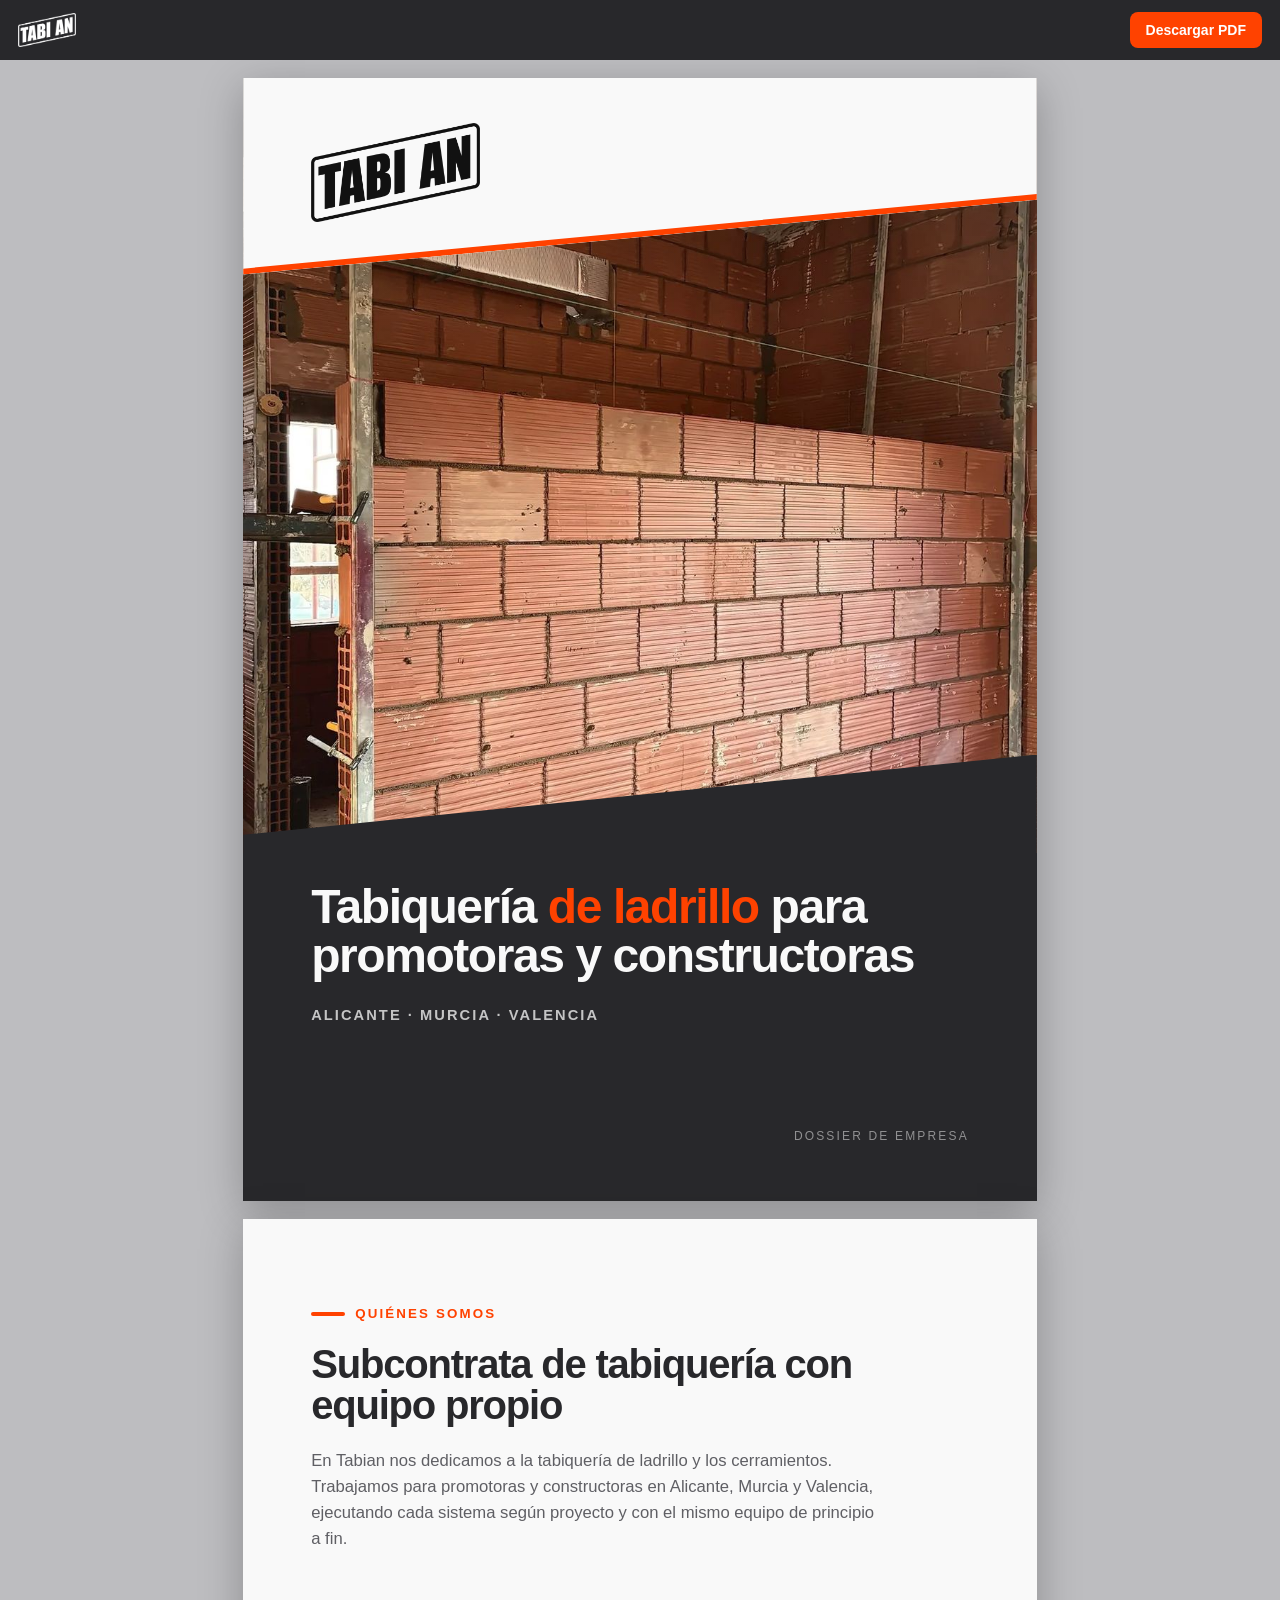
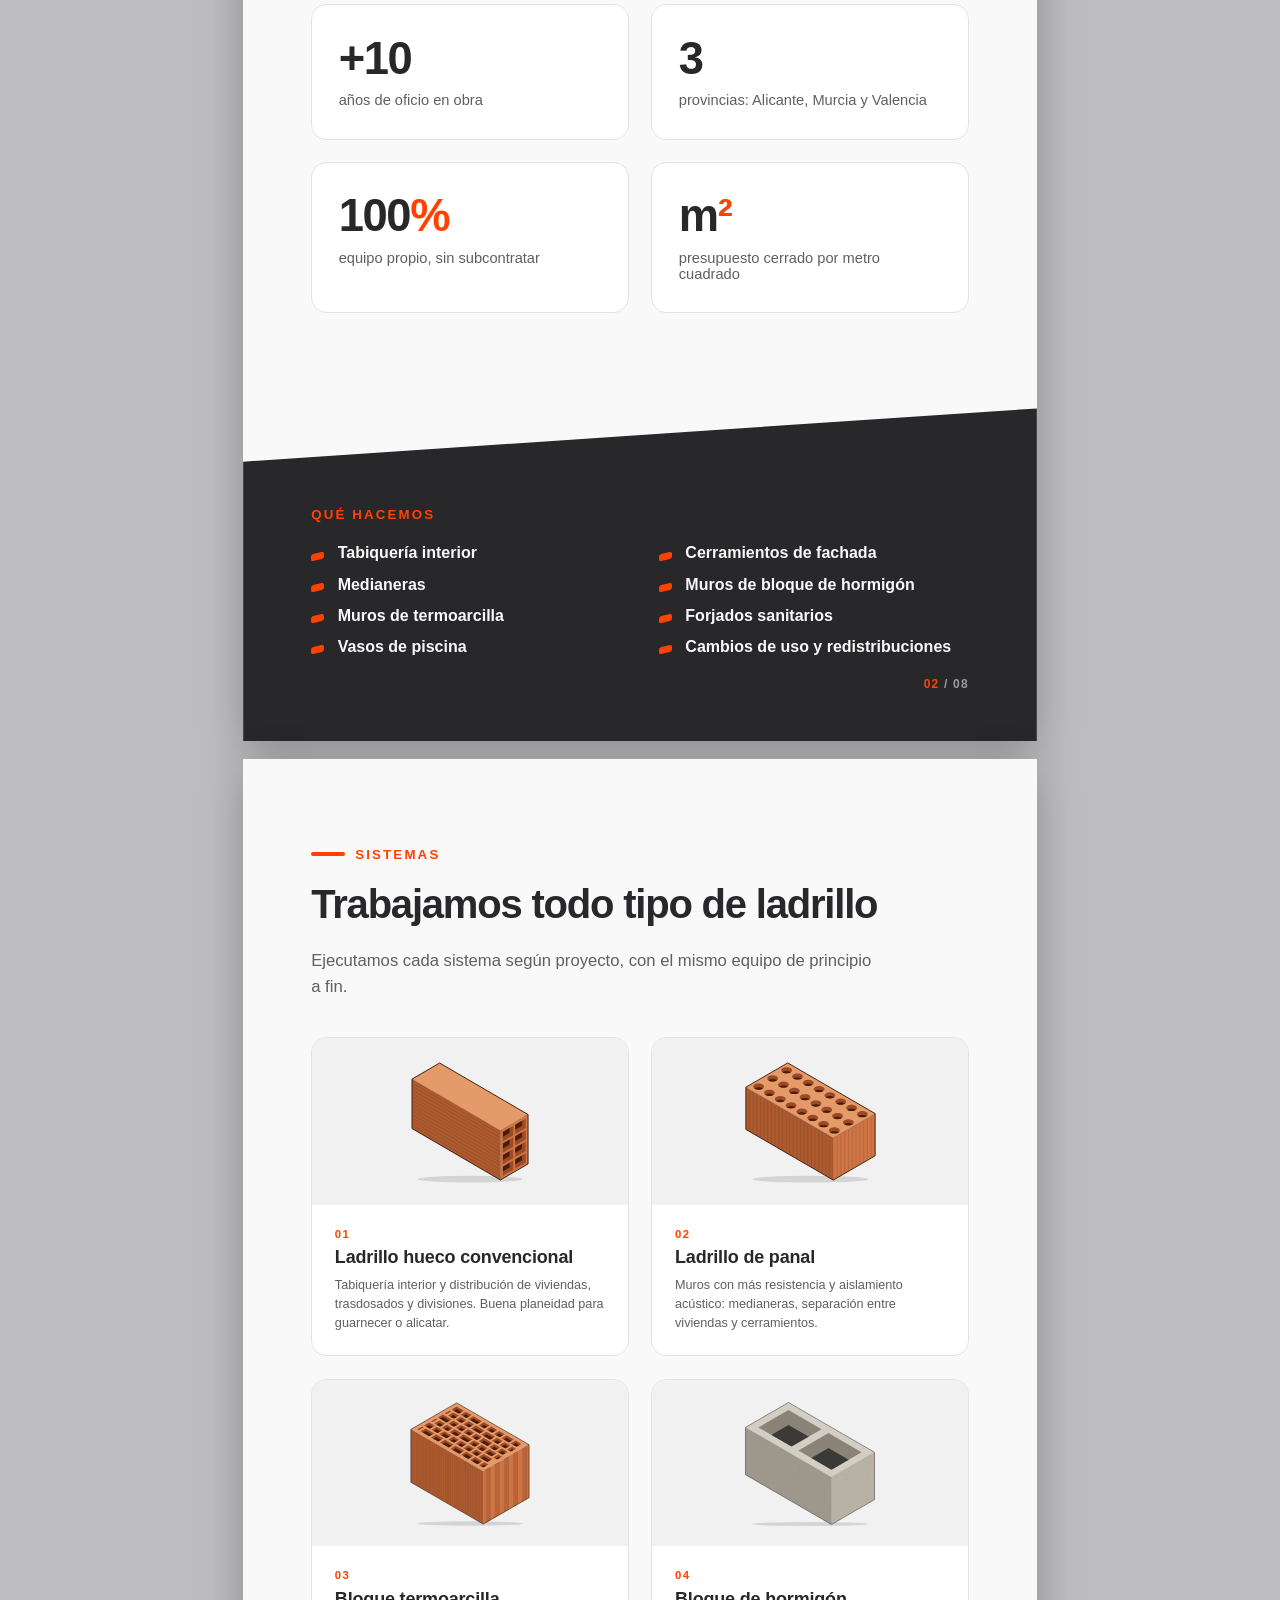
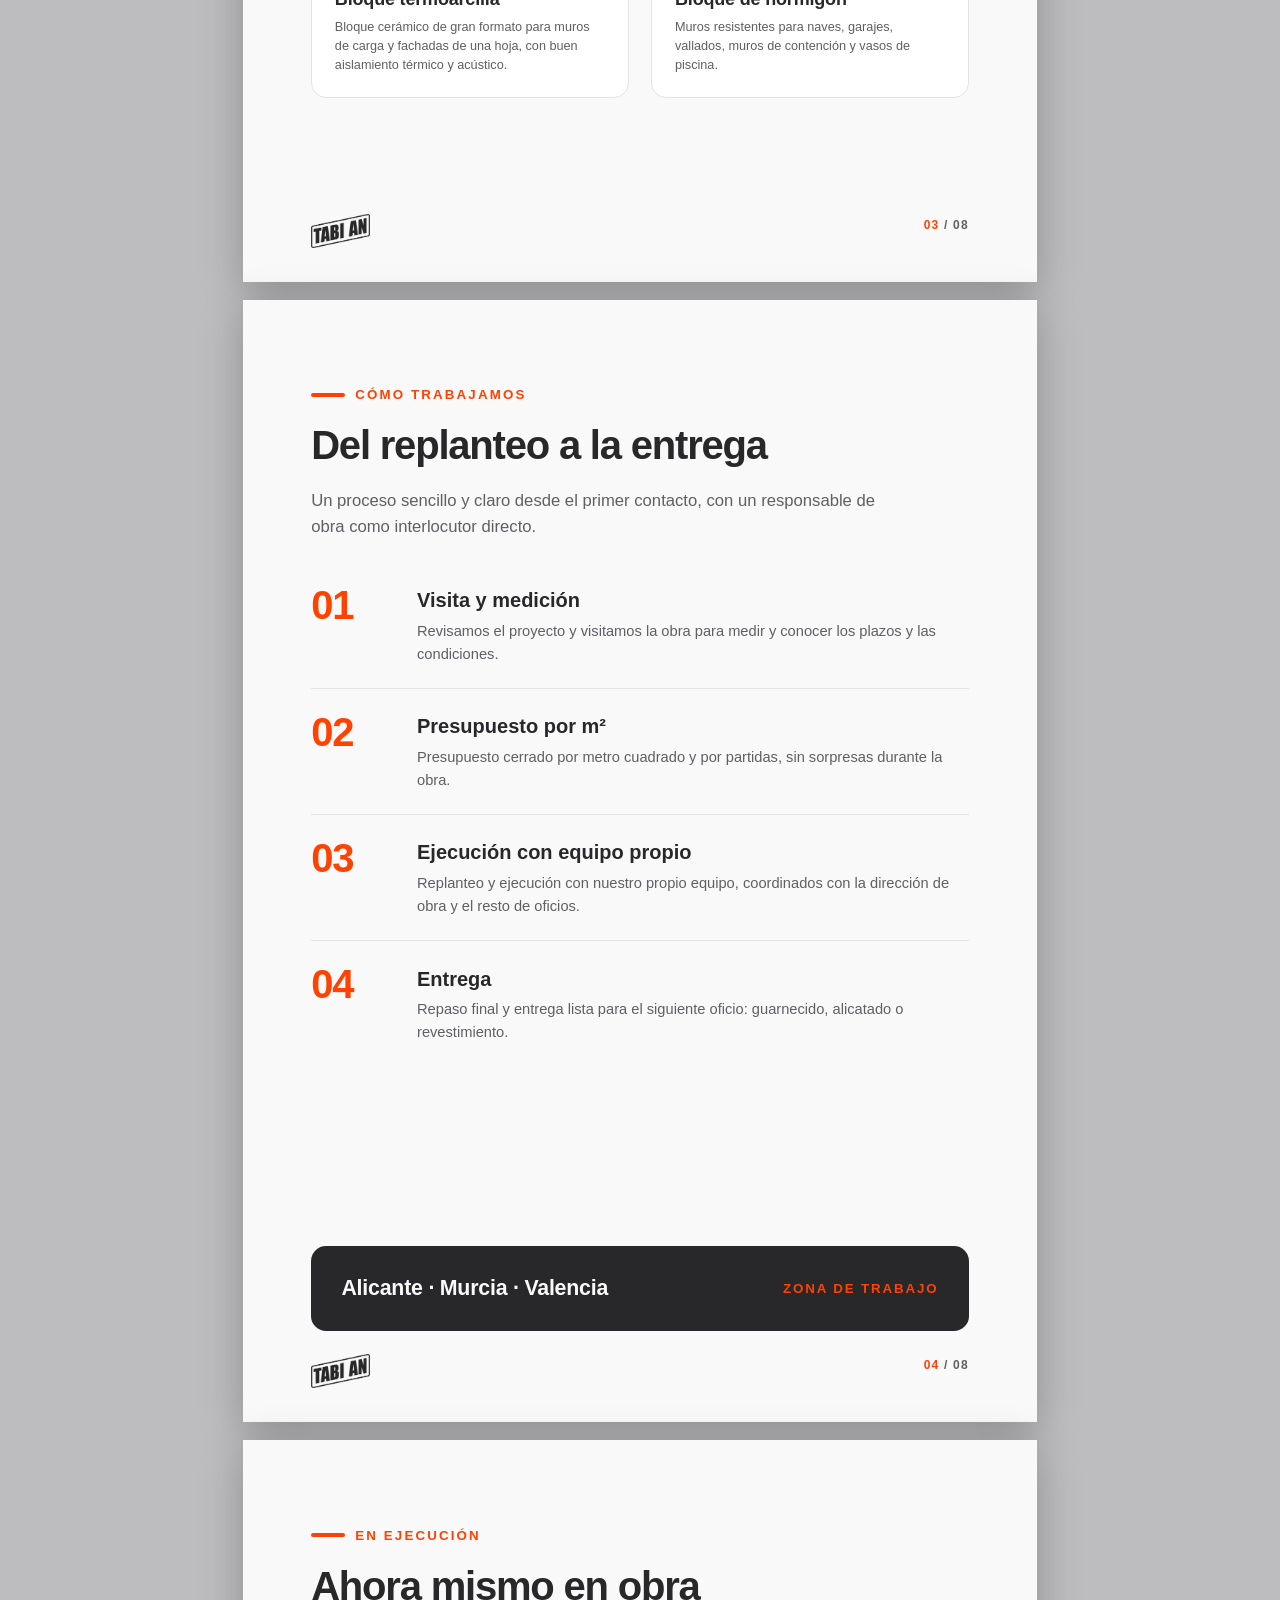
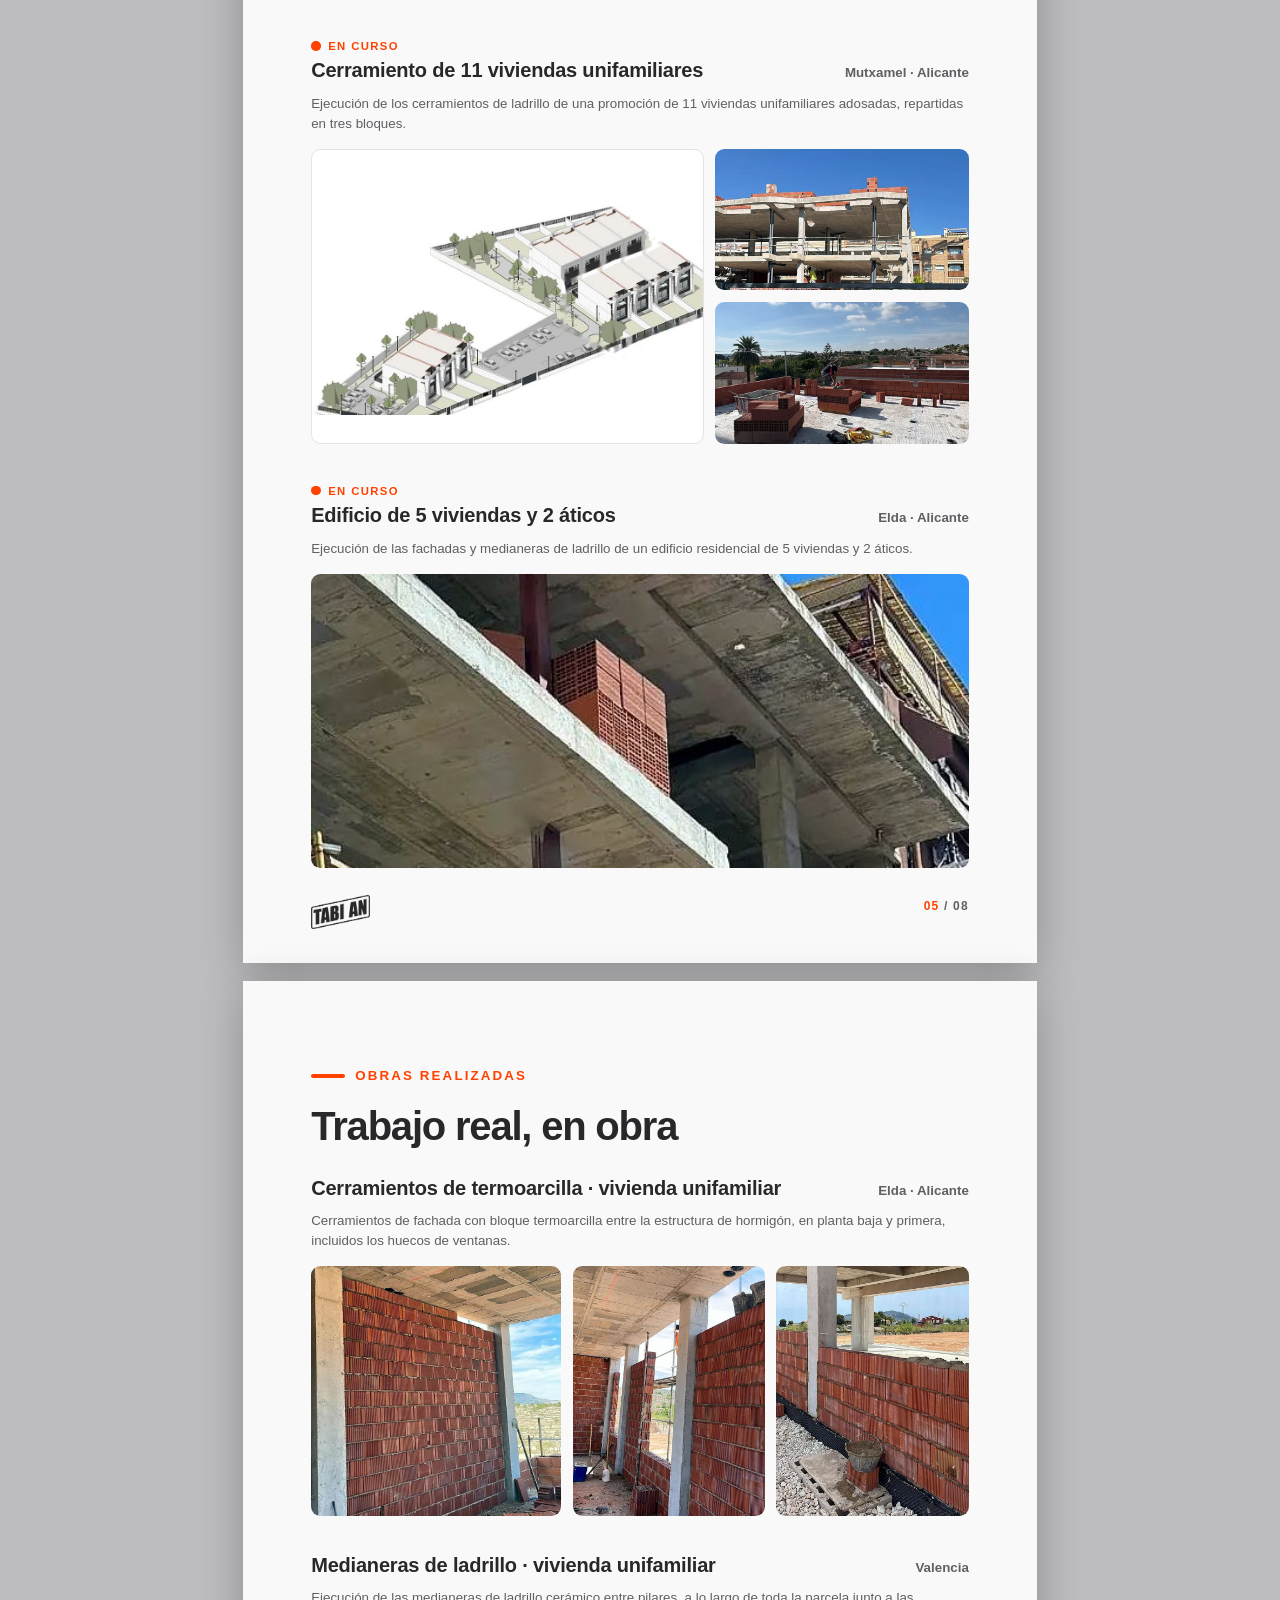
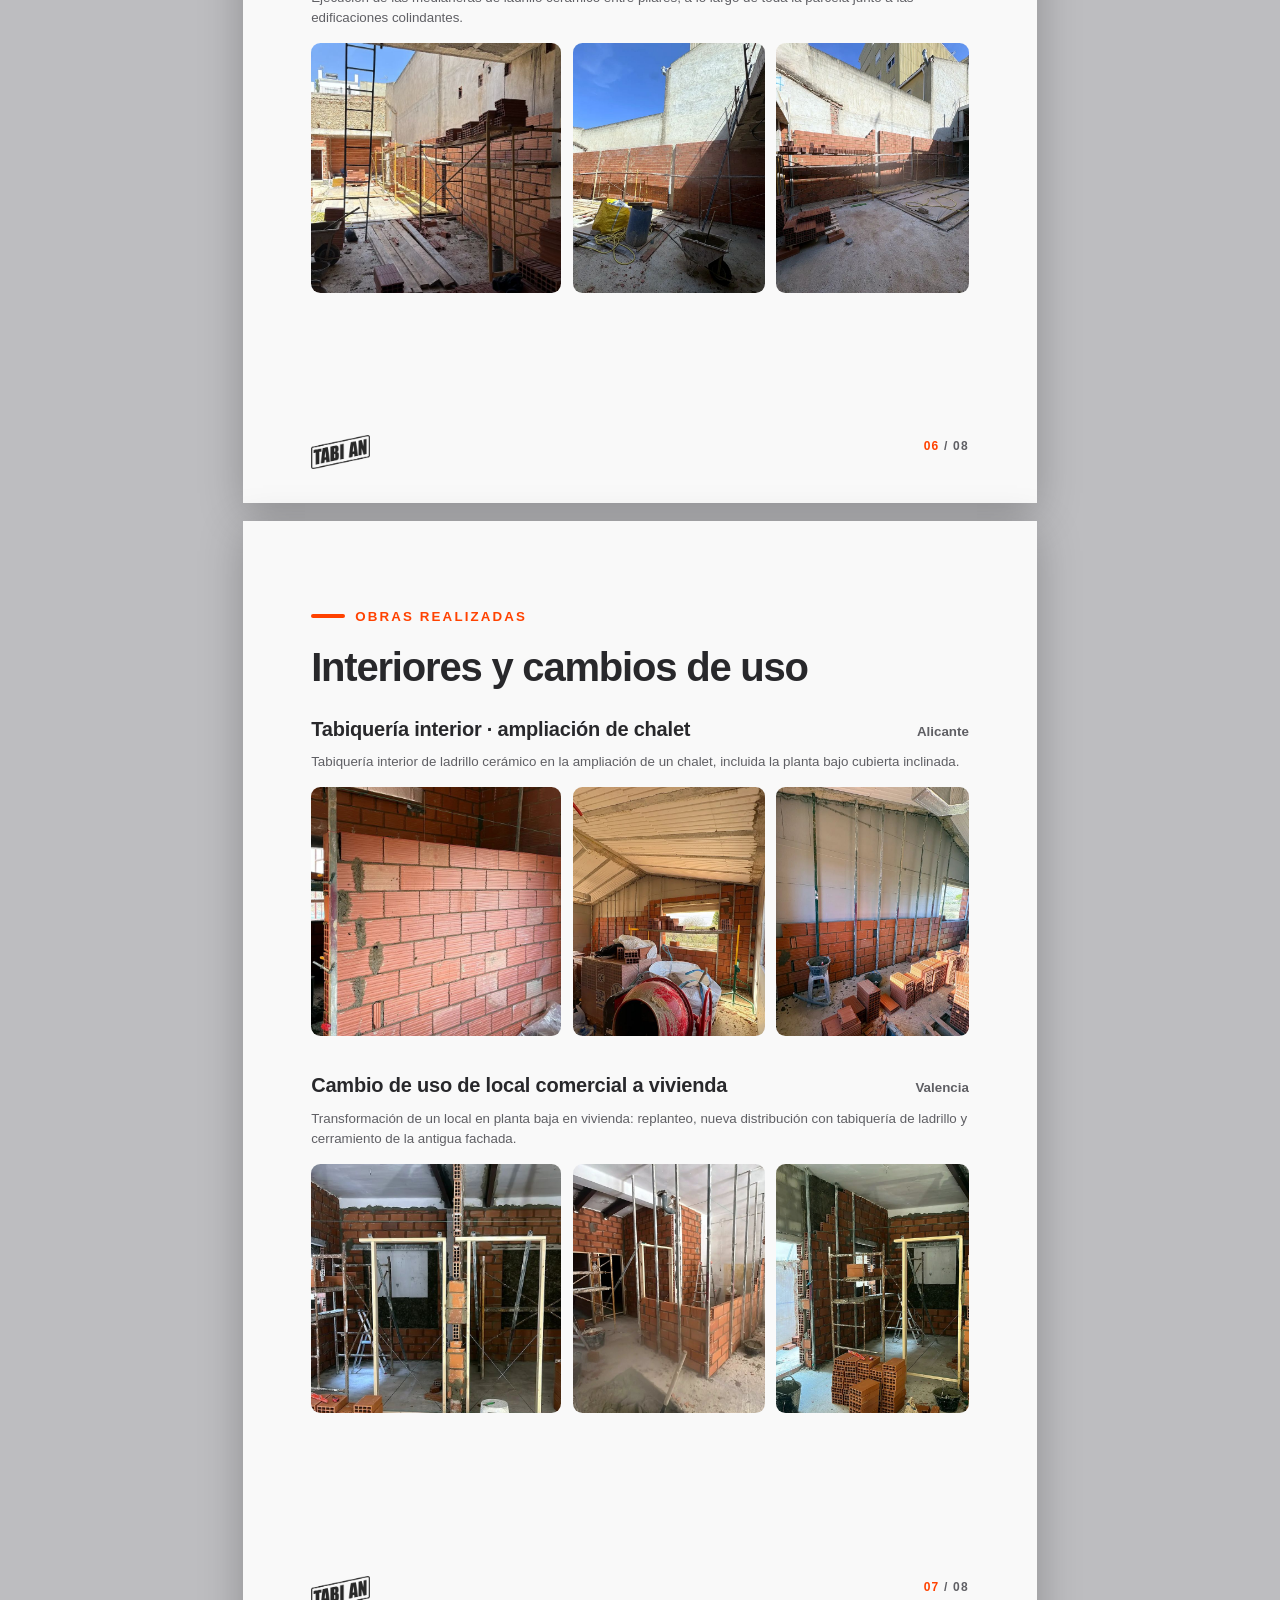
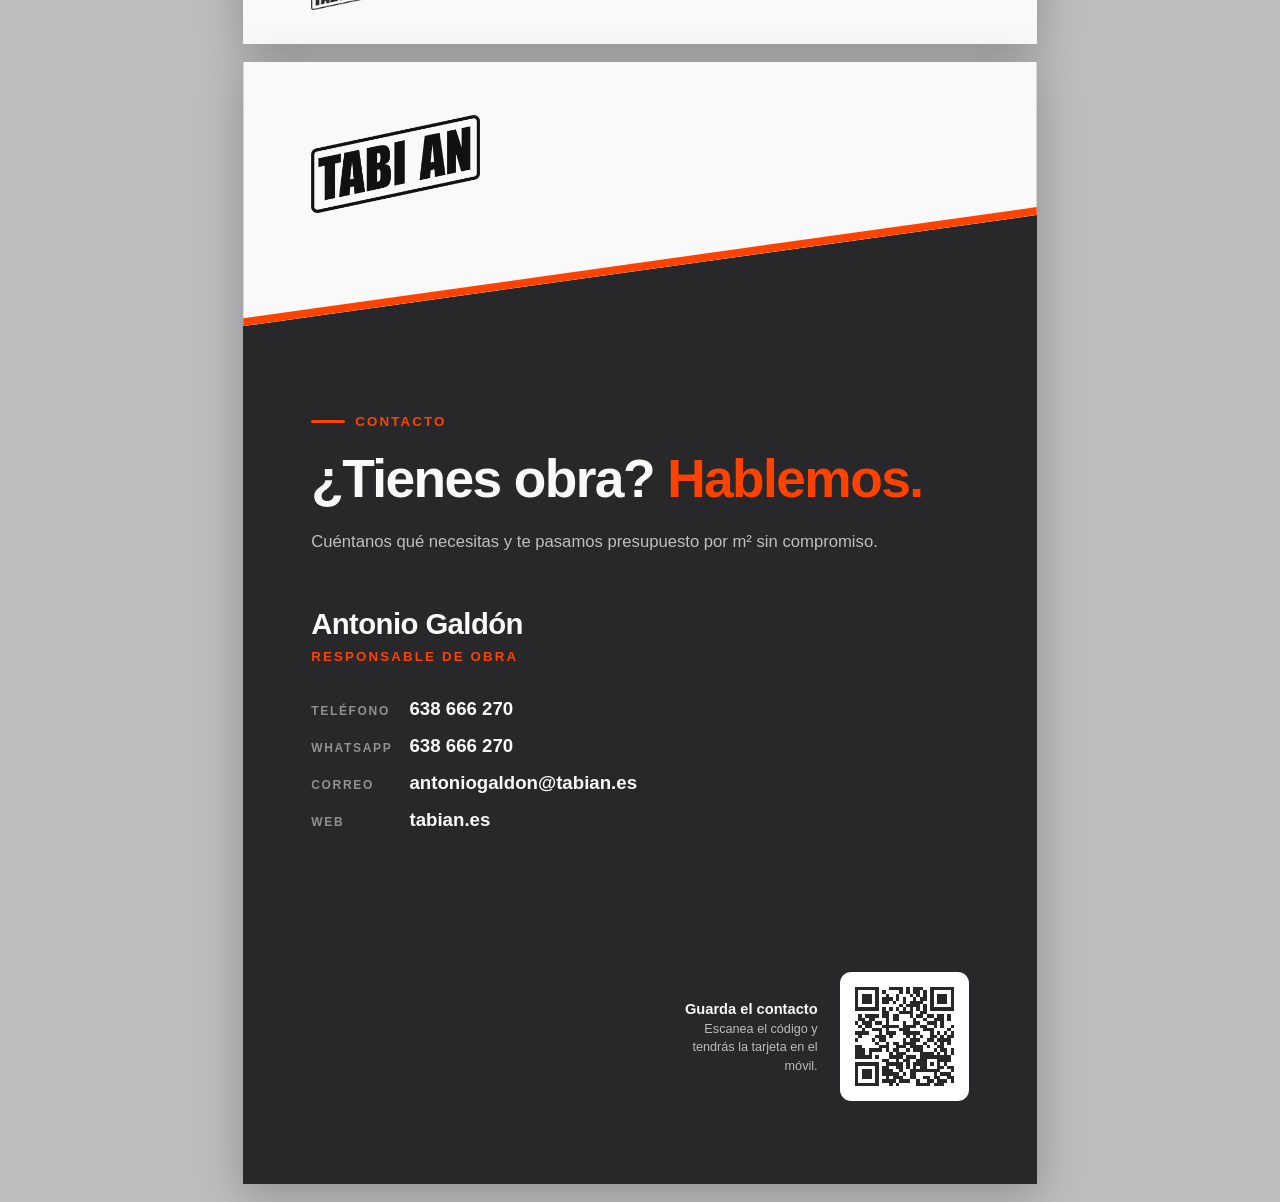
==== dossier/index.html @ 5a95ba2a "Prueba: dossier de empresa (web + PDF) Co-Authored-By: Claude Opus 5.5 <noreply@anthropic.com> Claud" ====
<!DOCTYPE html>
<html lang="es">
<head>
  <meta charset="UTF-8">
  <meta name="viewport" content="width=device-width, initial-scale=1">
  <title>Dossier · Tabian · Tabiquería de ladrillo</title>
  <meta name="description" content="Dossier de Tabian: tabiquería de ladrillo y cerramientos para promotoras y constructoras en Alicante, Murcia y Valencia.">
  <meta name="theme-color" content="#28282b">
  <meta property="og:title" content="Dossier · Tabian">
  <meta property="og:description" content="Tabiquería de ladrillo y cerramientos para promotoras y constructoras">
  <meta property="og:image" content="https://tabian.es/tarjeta/og.png">
  <link rel="icon" type="image/png" href="../img/favicon.png">
  <style>
    :root {
      --ink: #28282b; --ink-soft: #5f5f64; --off: #f9f9f9; --soft: #f1f1f1; --line: #e3e3e5;
      --red: #ff4200;
    }
    @page { size: A4; margin: 0; }
    * { box-sizing: border-box; }
    html { -webkit-print-color-adjust: exact; print-color-adjust: exact; }
    body {
      margin: 0; background: #bdbdc0;
      font-family: Inter, -apple-system, BlinkMacSystemFont, "Segoe UI", Roboto, Helvetica, Arial, sans-serif;
      color: var(--ink); -webkit-font-smoothing: antialiased;
    }

    /* Barra superior solo en la versión web */
    .webbar {
      position: sticky; top: 0; z-index: 10;
      display: flex; justify-content: space-between; align-items: center; gap: 12px;
      padding: 12px 18px; background: var(--ink); color: var(--off);
    }
    .webbar img { height: 34px; }
    .webbar a {
      background: var(--red); color: #fff; text-decoration: none; font-weight: 700; font-size: 14px;
      padding: 10px 16px; border-radius: 8px; white-space: nowrap;
    }
    @media print { .webbar { display: none; } body { background: none; } }

    .page {
      position: relative; width: 210mm; height: 297mm; overflow: hidden;
      margin: 18px auto; background: var(--off);
      box-shadow: 0 10px 40px rgba(0,0,0,.25);
      page-break-after: always; break-after: page;
    }
    @media print { .page { margin: 0; box-shadow: none; } }
    @media screen and (max-width: 820px) {
      .pages { zoom: calc(100vw / 820px); }
    }

    .pad { position: absolute; inset: 0; padding: 22mm 18mm 20mm; }
    .kicker {
      display: inline-flex; align-items: center; gap: 10px; margin: 0 0 6mm;
      font-size: 10pt; font-weight: 800; letter-spacing: .16em; text-transform: uppercase; color: var(--red);
    }
    .kicker::before { content: ""; width: 9mm; height: 1mm; background: var(--red); border-radius: 1mm; }
    h2 { margin: 0 0 6mm; font-size: 30pt; line-height: 1.02; letter-spacing: -.03em; font-weight: 800; }
    .lead { margin: 0; font-size: 12.5pt; line-height: 1.55; color: var(--ink-soft); max-width: 150mm; }
    .num { position: absolute; bottom: 10mm; right: 18mm; font-size: 9pt; font-weight: 700; color: var(--ink-soft); letter-spacing: .1em; }
    .num b { color: var(--red); }
    .footlogo { position: absolute; bottom: 9mm; left: 18mm; height: 9mm; opacity: .9; }

    /* ---------- Portada ---------- */
    .cover { background: var(--ink); color: var(--off); }
    .cover .photo { position: absolute; inset: 0 0 auto 0; height: 205mm; }
    .cover .photo img { width: 100%; height: 100%; object-fit: cover; object-position: 50% 55%; }
    .cover .photo::after { content: ""; position: absolute; inset: 0; background: linear-gradient(180deg, rgba(28,28,31,.35) 0%, rgba(28,28,31,0) 35%); }
    .cover .band {
      position: absolute; left: 0; right: 0; top: 0; height: 52mm; background: var(--off);
      clip-path: polygon(0 0, 100% 0, 100% 62%, 0 100%);
    }
    .cover .band::after {
      content: ""; position: absolute; inset: 0; background: var(--red);
      clip-path: polygon(0 97%, 100% 59%, 100% 62%, 0 100%);
    }
    .cover .logo { position: absolute; top: 12mm; left: 18mm; height: 26mm; }
    .cover .bottom {
      position: absolute; left: 0; right: 0; bottom: 0; height: 118mm; background: var(--ink);
      clip-path: polygon(0 18%, 100% 0, 100% 100%, 0 100%);
      padding: 34mm 18mm 0;
    }
    .cover h1 { margin: 0; font-size: 36pt; line-height: 1.02; letter-spacing: -.03em; font-weight: 800; }
    .cover h1 span { color: var(--red); }
    .cover .zones { margin: 7mm 0 0; font-size: 11pt; font-weight: 700; letter-spacing: .14em; text-transform: uppercase; color: rgba(249,249,249,.75); }
    .cover .tagdoc { position: absolute; right: 18mm; bottom: 12mm; font-size: 9pt; letter-spacing: .18em; text-transform: uppercase; color: rgba(249,249,249,.5); }

    /* ---------- Quiénes somos ---------- */
    .stats { display: grid; grid-template-columns: 1fr 1fr; gap: 6mm; margin-top: 14mm; }
    .stat { background: #fff; border: 1px solid var(--line); border-radius: 4mm; padding: 8mm 7mm; }
    .stat b { display: block; font-size: 34pt; line-height: 1; font-weight: 800; letter-spacing: -.03em; }
    .stat b em { font-style: normal; color: var(--red); }
    .stat span { display: block; margin-top: 3mm; font-size: 11pt; color: var(--ink-soft); }
    .services {
      position: absolute; left: 0; right: 0; bottom: 0; height: 88mm; background: var(--ink); color: var(--off);
      clip-path: polygon(0 16%, 100% 0, 100% 100%, 0 100%); padding: 26mm 18mm 0;
    }
    .services h3 { margin: 0 0 6mm; font-size: 10pt; letter-spacing: .16em; text-transform: uppercase; color: var(--red); }
    .services ul { margin: 0; padding: 0; list-style: none; display: grid; grid-template-columns: 1fr 1fr; gap: 3.5mm 10mm; }
    .services li { font-size: 12pt; font-weight: 600; padding-left: 7mm; position: relative; }
    .services li::before { content: ""; position: absolute; left: 0; top: 2.2mm; width: 3.5mm; height: 1.8mm; background: var(--red); border-radius: .6mm; transform: skewY(-12deg); }
    .services .num { color: rgba(249,249,249,.55); }

    /* ---------- Sistemas ---------- */
    .bricks { display: grid; grid-template-columns: 1fr 1fr; gap: 6mm; margin-top: 10mm; }
    .brick { background: #fff; border: 1px solid var(--line); border-radius: 4mm; overflow: hidden; }
    .brick .art { height: 44mm; display: flex; align-items: center; justify-content: center; background: var(--soft); padding: 5mm 8mm; }
    .brick .art img { max-height: 100%; max-width: 100%; }
    .brick .body { padding: 5mm 6mm 6mm; }
    .brick small { font-size: 8.5pt; font-weight: 800; letter-spacing: .12em; color: var(--red); }
    .brick h4 { margin: 1.5mm 0 2mm; font-size: 13.5pt; letter-spacing: -.01em; }
    .brick p { margin: 0; font-size: 9.5pt; line-height: 1.5; color: var(--ink-soft); }

    /* ---------- Cómo trabajamos ---------- */
    .steps { margin-top: 12mm; display: grid; gap: 6mm; }
    .step { display: grid; grid-template-columns: 22mm 1fr; gap: 6mm; align-items: start; padding-bottom: 6mm; border-bottom: 1px solid var(--line); }
    .step:last-child { border-bottom: 0; }
    .step .n { font-size: 30pt; font-weight: 800; line-height: 1; color: var(--red); letter-spacing: -.03em; }
    .step h4 { margin: 1mm 0 2mm; font-size: 15pt; }
    .step p { margin: 0; font-size: 11pt; line-height: 1.55; color: var(--ink-soft); }
    .zonebox {
      position: absolute; left: 18mm; right: 18mm; bottom: 24mm; padding: 8mm; border-radius: 4mm;
      background: var(--ink); color: var(--off); display: flex; justify-content: space-between; align-items: center;
    }
    .zonebox b { font-size: 16pt; letter-spacing: -.01em; }
    .zonebox span { font-size: 10pt; letter-spacing: .14em; text-transform: uppercase; color: var(--red); font-weight: 800; }

    /* ---------- Obras ---------- */
    .work { margin-top: 8mm; }
    .work + .work { margin-top: 10mm; }
    .work .head { display: flex; justify-content: space-between; align-items: baseline; gap: 6mm; margin-bottom: 3mm; }
    .work h4 { margin: 0; font-size: 15pt; letter-spacing: -.01em; }
    .work .loc { font-size: 10pt; font-weight: 700; color: var(--ink-soft); white-space: nowrap; }
    .work p { margin: 0 0 4mm; font-size: 10pt; line-height: 1.5; color: var(--ink-soft); }
    .badge { display: inline-flex; align-items: center; gap: 2mm; font-size: 8.5pt; font-weight: 800; letter-spacing: .12em; text-transform: uppercase; color: var(--red); margin-bottom: 2mm; }
    .badge::before { content: ""; width: 2.5mm; height: 2.5mm; border-radius: 50%; background: var(--red); }
    .gal { display: grid; gap: 3mm; }
    .gal img { width: 100%; height: 100%; object-fit: cover; border-radius: 2.5mm; display: block; background: var(--soft); }
    .g3 { grid-template-columns: 1.3fr 1fr 1fr; }
    .g3 img { height: 66mm; }
    .g-mutx { grid-template-columns: 1.55fr 1fr; }
    .g-mutx img { height: 37.5mm; }
    .g-mutx img:first-child { height: 78mm; }
    .g-mutx img:first-child { grid-row: span 2; object-fit: contain; background: #fff; border: 1px solid var(--line); }
    .g-edif { grid-template-columns: 1fr; }
    .g-edif img { height: 78mm; }

    /* ---------- Contacto ---------- */
    .contact { background: var(--ink); color: var(--off); }
    .contact .band {
      position: absolute; left: 0; right: 0; top: 0; height: 70mm; background: var(--off);
      clip-path: polygon(0 0, 100% 0, 100% 58%, 0 100%);
    }
    .contact .band::after { content: ""; position: absolute; inset: 0; background: var(--red); clip-path: polygon(0 97%, 100% 55%, 100% 58%, 0 100%); }
    .contact .logo { position: absolute; top: 14mm; left: 18mm; height: 26mm; }
    .contact .inner { position: absolute; left: 18mm; right: 18mm; top: 92mm; }
    .contact h2 { font-size: 40pt; }
    .contact h2 span { color: var(--red); }
    .contact .lead { color: rgba(249,249,249,.72); }
    .person { margin-top: 14mm; }
    .person b { display: block; font-size: 22pt; letter-spacing: -.02em; }
    .person span { display: block; margin-top: 2mm; font-size: 10pt; font-weight: 800; letter-spacing: .16em; text-transform: uppercase; color: var(--red); }
    .lines { margin-top: 9mm; display: grid; gap: 4mm; font-size: 14pt; font-weight: 600; }
    .lines a { color: var(--off); text-decoration: none; }
    .lines small { display: inline-block; width: 26mm; font-size: 9pt; font-weight: 700; letter-spacing: .14em; text-transform: uppercase; color: rgba(249,249,249,.5); }
    .qrbox { position: absolute; right: 18mm; bottom: 22mm; display: flex; align-items: center; gap: 6mm; }
    .qrbox img { width: 34mm; height: 34mm; background: #fff; padding: 2mm; border-radius: 3mm; }
    .qrbox p { margin: 0; width: 42mm; font-size: 9.5pt; line-height: 1.45; color: rgba(249,249,249,.7); text-align: right; }
    .qrbox strong { display: block; color: var(--off); font-size: 11pt; }
  </style>
</head>
<body>
  <div class="webbar">
    <img src="../img/logo2-blanco.webp" alt="Tabian">
    <a href="tabian-dossier.pdf" download>Descargar PDF</a>
  </div>

  <div class="pages">

  <!-- 1 · PORTADA -->
  <section class="page cover">
    <div class="photo"><img src="img/portada.jpg" alt="Tabique de ladrillo en obra"></div>
    <div class="band"></div>
    <img class="logo" src="../img/logo2-negro.png" alt="Tabian">
    <div class="bottom">
      <h1>Tabiquería <span>de ladrillo</span> para promotoras y constructoras</h1>
      <p class="zones">Alicante · Murcia · Valencia</p>
    </div>
    <p class="tagdoc">Dossier de empresa</p>
  </section>

  <!-- 2 · QUIÉNES SOMOS -->
  <section class="page">
    <div class="pad">
      <p class="kicker">Quiénes somos</p>
      <h2>Subcontrata de tabiquería con equipo propio</h2>
      <p class="lead">En Tabian nos dedicamos a la tabiquería de ladrillo y los cerramientos. Trabajamos para promotoras y constructoras en Alicante, Murcia y Valencia, ejecutando cada sistema según proyecto y con el mismo equipo de principio a fin.</p>

      <div class="stats">
        <div class="stat"><b>+10</b><span>años de oficio en obra</span></div>
        <div class="stat"><b>3</b><span>provincias: Alicante, Murcia y Valencia</span></div>
        <div class="stat"><b>100<em>%</em></b><span>equipo propio, sin subcontratar</span></div>
        <div class="stat"><b>m<em>²</em></b><span>presupuesto cerrado por metro cuadrado</span></div>
      </div>
    </div>
    <div class="services">
      <h3>Qué hacemos</h3>
      <ul>
        <li>Tabiquería interior</li>
        <li>Cerramientos de fachada</li>
        <li>Medianeras</li>
        <li>Muros de bloque de hormigón</li>
        <li>Muros de termoarcilla</li>
        <li>Forjados sanitarios</li>
        <li>Vasos de piscina</li>
        <li>Cambios de uso y redistribuciones</li>
      </ul>
      <p class="num"><b>02</b> / 08</p>
    </div>
  </section>

  <!-- 3 · SISTEMAS -->
  <section class="page">
    <div class="pad">
      <p class="kicker">Sistemas</p>
      <h2>Trabajamos todo tipo de ladrillo</h2>
      <p class="lead">Ejecutamos cada sistema según proyecto, con el mismo equipo de principio a fin.</p>
      <div class="bricks">
        <div class="brick"><div class="art"><img src="../img/ladrillos/hueco.svg" alt=""></div><div class="body"><small>01</small><h4>Ladrillo hueco convencional</h4><p>Tabiquería interior y distribución de viviendas, trasdosados y divisiones. Buena planeidad para guarnecer o alicatar.</p></div></div>
        <div class="brick"><div class="art"><img src="../img/ladrillos/panal.svg" alt=""></div><div class="body"><small>02</small><h4>Ladrillo de panal</h4><p>Muros con más resistencia y aislamiento acústico: medianeras, separación entre viviendas y cerramientos.</p></div></div>
        <div class="brick"><div class="art"><img src="../img/ladrillos/termo.svg" alt=""></div><div class="body"><small>03</small><h4>Bloque termoarcilla</h4><p>Bloque cerámico de gran formato para muros de carga y fachadas de una hoja, con buen aislamiento térmico y acústico.</p></div></div>
        <div class="brick"><div class="art"><img src="../img/ladrillos/hormigon.svg" alt=""></div><div class="body"><small>04</small><h4>Bloque de hormigón</h4><p>Muros resistentes para naves, garajes, vallados, muros de contención y vasos de piscina.</p></div></div>
      </div>
    </div>
    <img class="footlogo" src="../img/logo2-negro.png" alt=""><p class="num"><b>03</b> / 08</p>
  </section>

  <!-- 4 · CÓMO TRABAJAMOS -->
  <section class="page">
    <div class="pad">
      <p class="kicker">Cómo trabajamos</p>
      <h2>Del replanteo a la entrega</h2>
      <p class="lead">Un proceso sencillo y claro desde el primer contacto, con un responsable de obra como interlocutor directo.</p>
      <div class="steps">
        <div class="step"><span class="n">01</span><div><h4>Visita y medición</h4><p>Revisamos el proyecto y visitamos la obra para medir y conocer los plazos y las condiciones.</p></div></div>
        <div class="step"><span class="n">02</span><div><h4>Presupuesto por m²</h4><p>Presupuesto cerrado por metro cuadrado y por partidas, sin sorpresas durante la obra.</p></div></div>
        <div class="step"><span class="n">03</span><div><h4>Ejecución con equipo propio</h4><p>Replanteo y ejecución con nuestro propio equipo, coordinados con la dirección de obra y el resto de oficios.</p></div></div>
        <div class="step"><span class="n">04</span><div><h4>Entrega</h4><p>Repaso final y entrega lista para el siguiente oficio: guarnecido, alicatado o revestimiento.</p></div></div>
      </div>
    </div>
    <div class="zonebox"><b>Alicante · Murcia · Valencia</b><span>Zona de trabajo</span></div>
    <img class="footlogo" src="../img/logo2-negro.png" alt=""><p class="num"><b>04</b> / 08</p>
  </section>

  <!-- 5 · EN EJECUCIÓN -->
  <section class="page">
    <div class="pad">
      <p class="kicker">En ejecución</p>
      <h2>Ahora mismo en obra</h2>
      <div class="work">
        <span class="badge">En curso</span>
        <div class="head"><h4>Cerramiento de 11 viviendas unifamiliares</h4><span class="loc">Mutxamel · Alicante</span></div>
        <p>Ejecución de los cerramientos de ladrillo de una promoción de 11 viviendas unifamiliares adosadas, repartidas en tres bloques.</p>
        <div class="gal g-mutx">
          <img src="img/obras-mutxamel-03-proyecto.jpg" alt="">
          <img src="img/obras-mutxamel-01-estructura.jpg" alt="">
          <img src="img/obras-mutxamel-02-cubierta.jpg" alt="">
        </div>
      </div>
      <div class="work">
        <span class="badge">En curso</span>
        <div class="head"><h4>Edificio de 5 viviendas y 2 áticos</h4><span class="loc">Elda · Alicante</span></div>
        <p>Ejecución de las fachadas y medianeras de ladrillo de un edificio residencial de 5 viviendas y 2 áticos.</p>
        <div class="gal g-edif"><img src="img/obras-elda-edificio-01-estructura.jpg" alt="" style="object-position:50% 40%"></div>
      </div>
    </div>
    <img class="footlogo" src="../img/logo2-negro.png" alt=""><p class="num"><b>05</b> / 08</p>
  </section>

  <!-- 6 · OBRAS I -->
  <section class="page">
    <div class="pad">
      <p class="kicker">Obras realizadas</p>
      <h2>Trabajo real, en obra</h2>
      <div class="work">
        <div class="head"><h4>Cerramientos de termoarcilla · vivienda unifamiliar</h4><span class="loc">Elda · Alicante</span></div>
        <p>Cerramientos de fachada con bloque termoarcilla entre la estructura de hormigón, en planta baja y primera, incluidos los huecos de ventanas.</p>
        <div class="gal g3">
          <img src="img/obras-elda-termo-01-cerramiento.jpg" alt="">
          <img src="img/obras-elda-termo-02-pilares.jpg" alt="">
          <img src="img/obras-elda-termo-03-planta-baja.jpg" alt="">
        </div>
      </div>
      <div class="work">
        <div class="head"><h4>Medianeras de ladrillo · vivienda unifamiliar</h4><span class="loc">Valencia</span></div>
        <p>Ejecución de las medianeras de ladrillo cerámico entre pilares, a lo largo de toda la parcela junto a las edificaciones colindantes.</p>
        <div class="gal g3">
          <img src="img/obras-valencia-02-andamios.jpg" alt="">
          <img src="img/obras-valencia-01-medianeras.jpg" alt="">
          <img src="img/obras-valencia-03-hiladas.jpg" alt="">
        </div>
      </div>
    </div>
    <img class="footlogo" src="../img/logo2-negro.png" alt=""><p class="num"><b>06</b> / 08</p>
  </section>

  <!-- 7 · OBRAS II -->
  <section class="page">
    <div class="pad">
      <p class="kicker">Obras realizadas</p>
      <h2>Interiores y cambios de uso</h2>
      <div class="work">
        <div class="head"><h4>Tabiquería interior · ampliación de chalet</h4><span class="loc">Alicante</span></div>
        <p>Tabiquería interior de ladrillo cerámico en la ampliación de un chalet, incluida la planta bajo cubierta inclinada.</p>
        <div class="gal g3">
          <img src="img/obras-alicante-01-tabique.jpg" alt="">
          <img src="img/obras-alicante-02-bajocubierta.jpg" alt="">
          <img src="img/obras-alicante-03-arranque.jpg" alt="">
        </div>
      </div>
      <div class="work">
        <div class="head"><h4>Cambio de uso de local comercial a vivienda</h4><span class="loc">Valencia</span></div>
        <p>Transformación de un local en planta baja en vivienda: replanteo, nueva distribución con tabiquería de ladrillo y cerramiento de la antigua fachada.</p>
        <div class="gal g3">
          <img src="img/obras-valencia-local-01-premarcos.jpg" alt="">
          <img src="img/obras-valencia-local-02-tabiques.jpg" alt="">
          <img src="img/obras-valencia-local-03-distribucion.jpg" alt="">
        </div>
      </div>
    </div>
    <img class="footlogo" src="../img/logo2-negro.png" alt=""><p class="num"><b>07</b> / 08</p>
  </section>

  <!-- 8 · CONTACTO -->
  <section class="page contact">
    <div class="band"></div>
    <img class="logo" src="../img/logo2-negro.png" alt="Tabian">
    <div class="inner">
      <p class="kicker">Contacto</p>
      <h2>¿Tienes obra? <span>Hablemos.</span></h2>
      <p class="lead">Cuéntanos qué necesitas y te pasamos presupuesto por m² sin compromiso.</p>
      <div class="person"><b>Antonio Galdón</b><span>Responsable de obra</span></div>
      <div class="lines">
        <div><small>Teléfono</small><a href="tel:+34638666270">638 666 270</a></div>
        <div><small>WhatsApp</small><a href="https://wa.me/34638666270">638 666 270</a></div>
        <div><small>Correo</small><a href="mailto:antoniogaldon@tabian.es">antoniogaldon@tabian.es</a></div>
        <div><small>Web</small><a href="https://tabian.es">tabian.es</a></div>
      </div>
    </div>
    <div class="qrbox">
      <p><strong>Guarda el contacto</strong>Escanea el código y tendrás la tarjeta en el móvil.</p>
      <img src="../tarjeta/qr.svg" alt="QR de la tarjeta de contacto">
    </div>
  </section>

  </div>
</body>
</html>
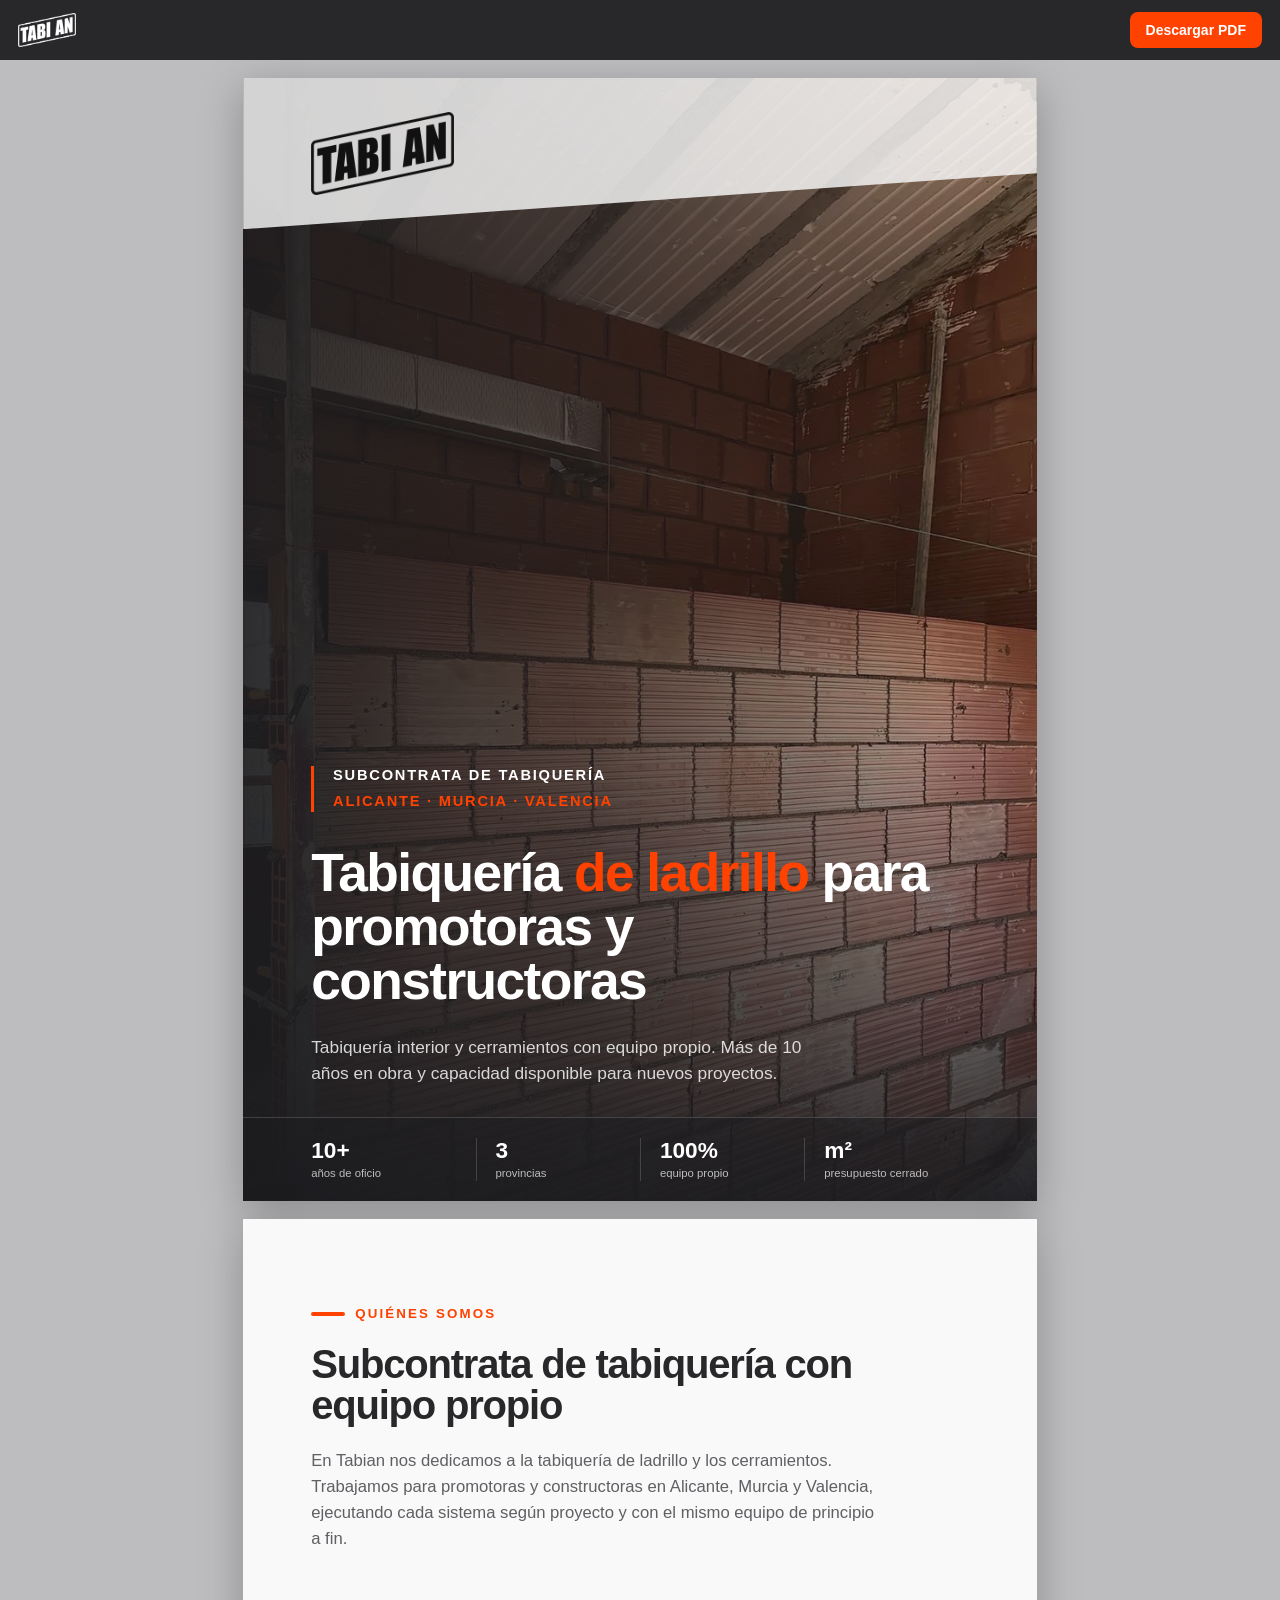
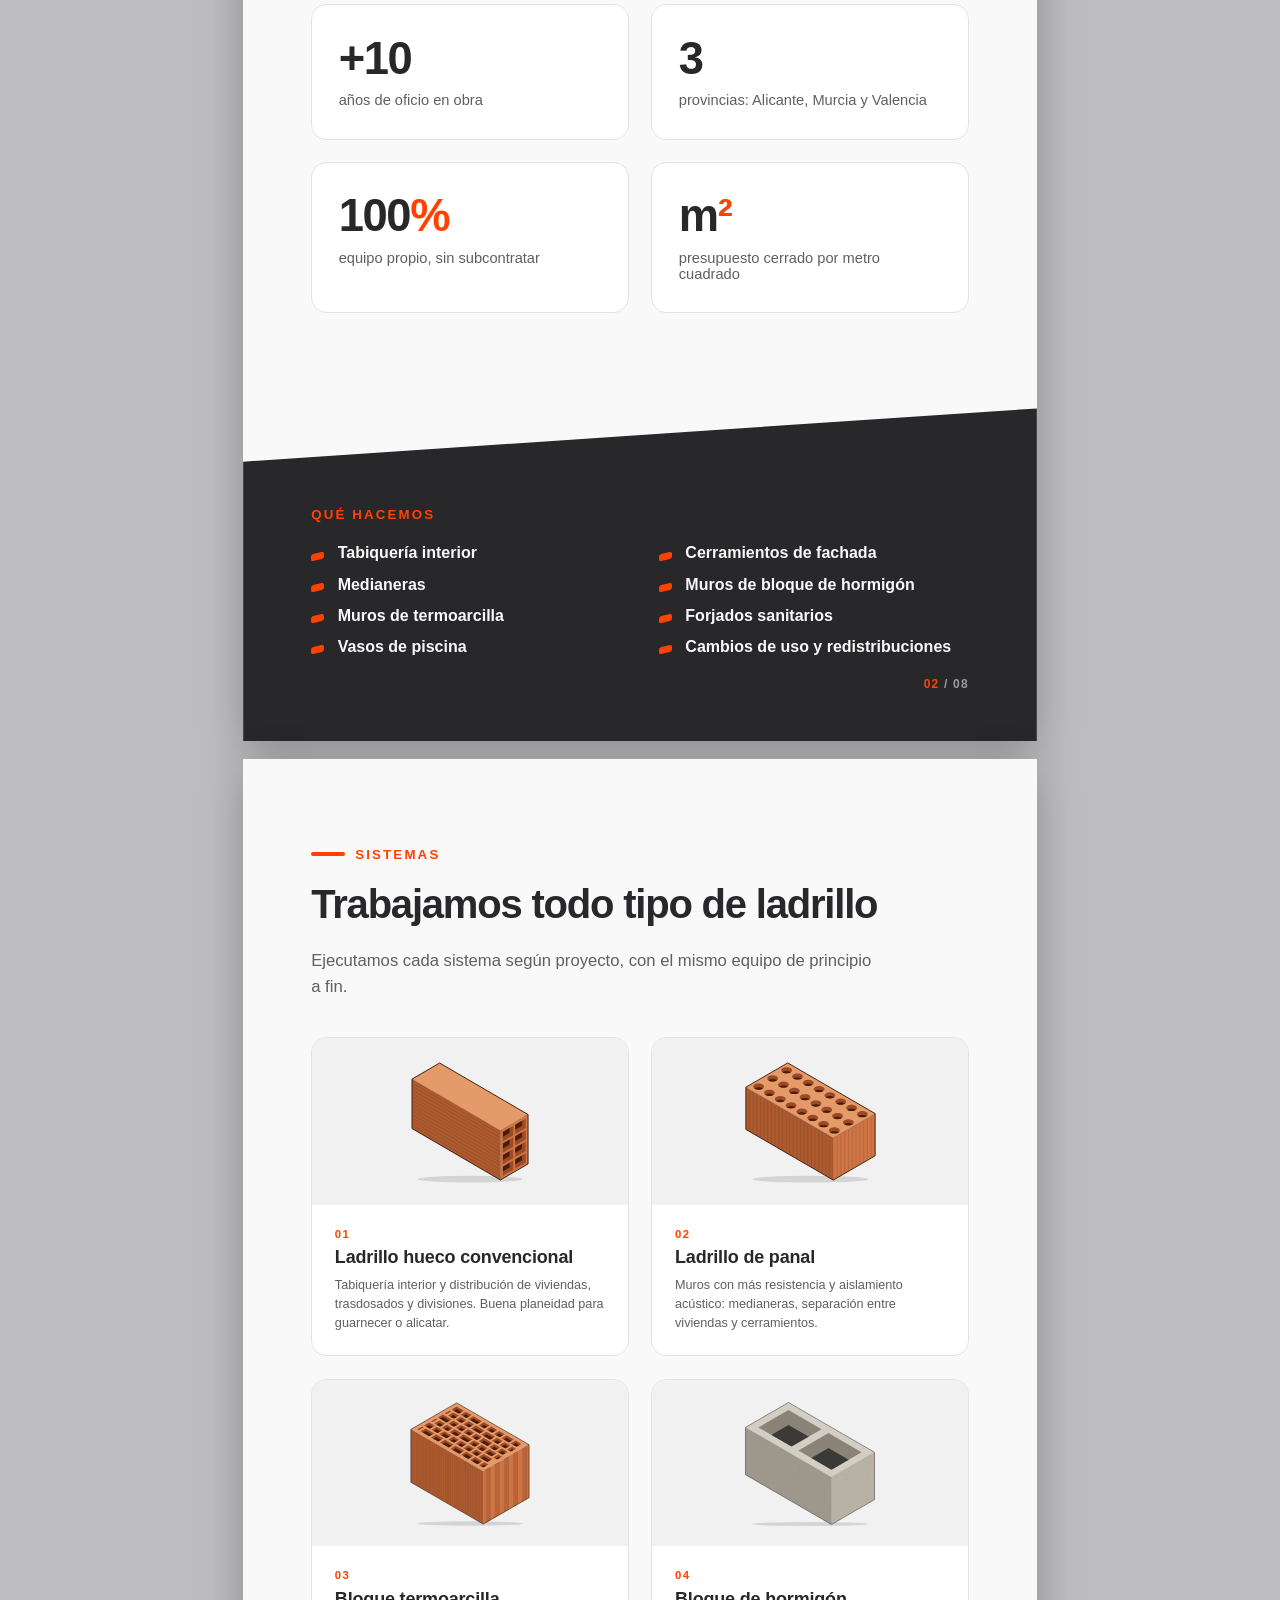
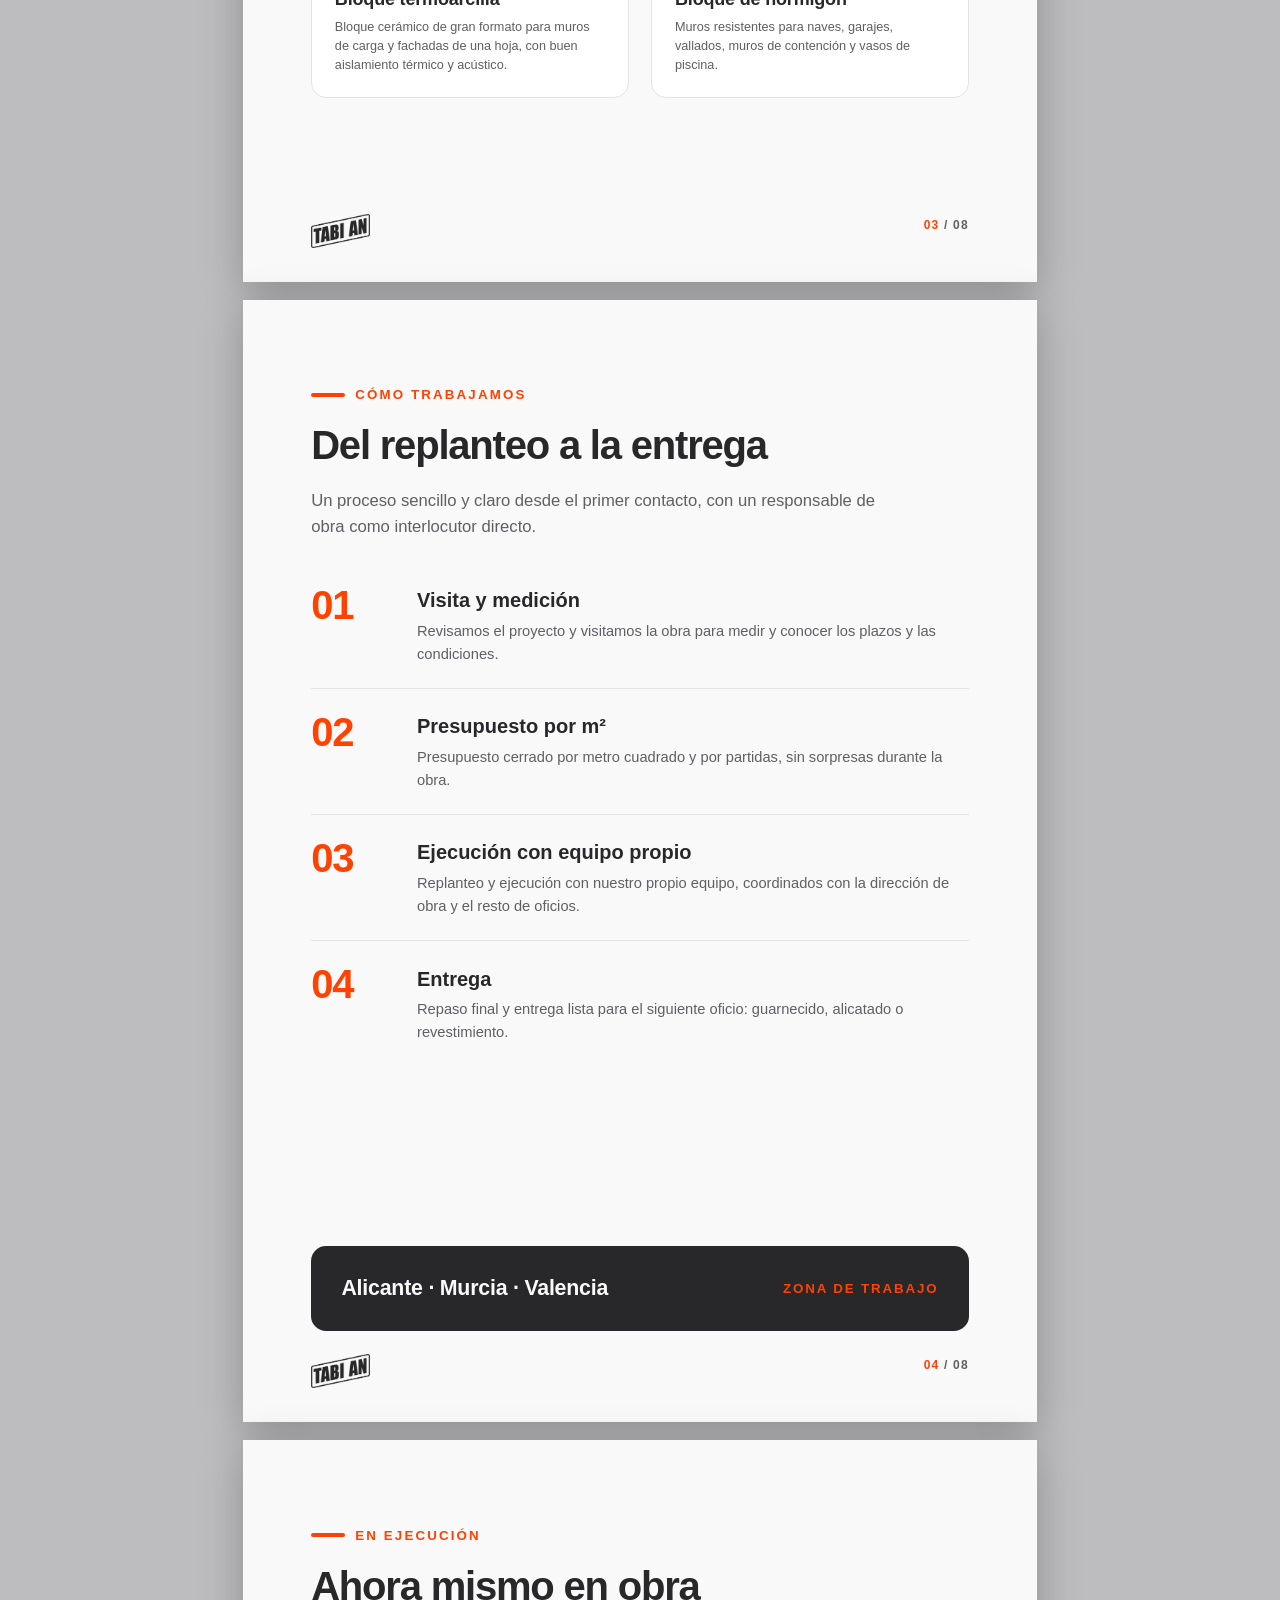
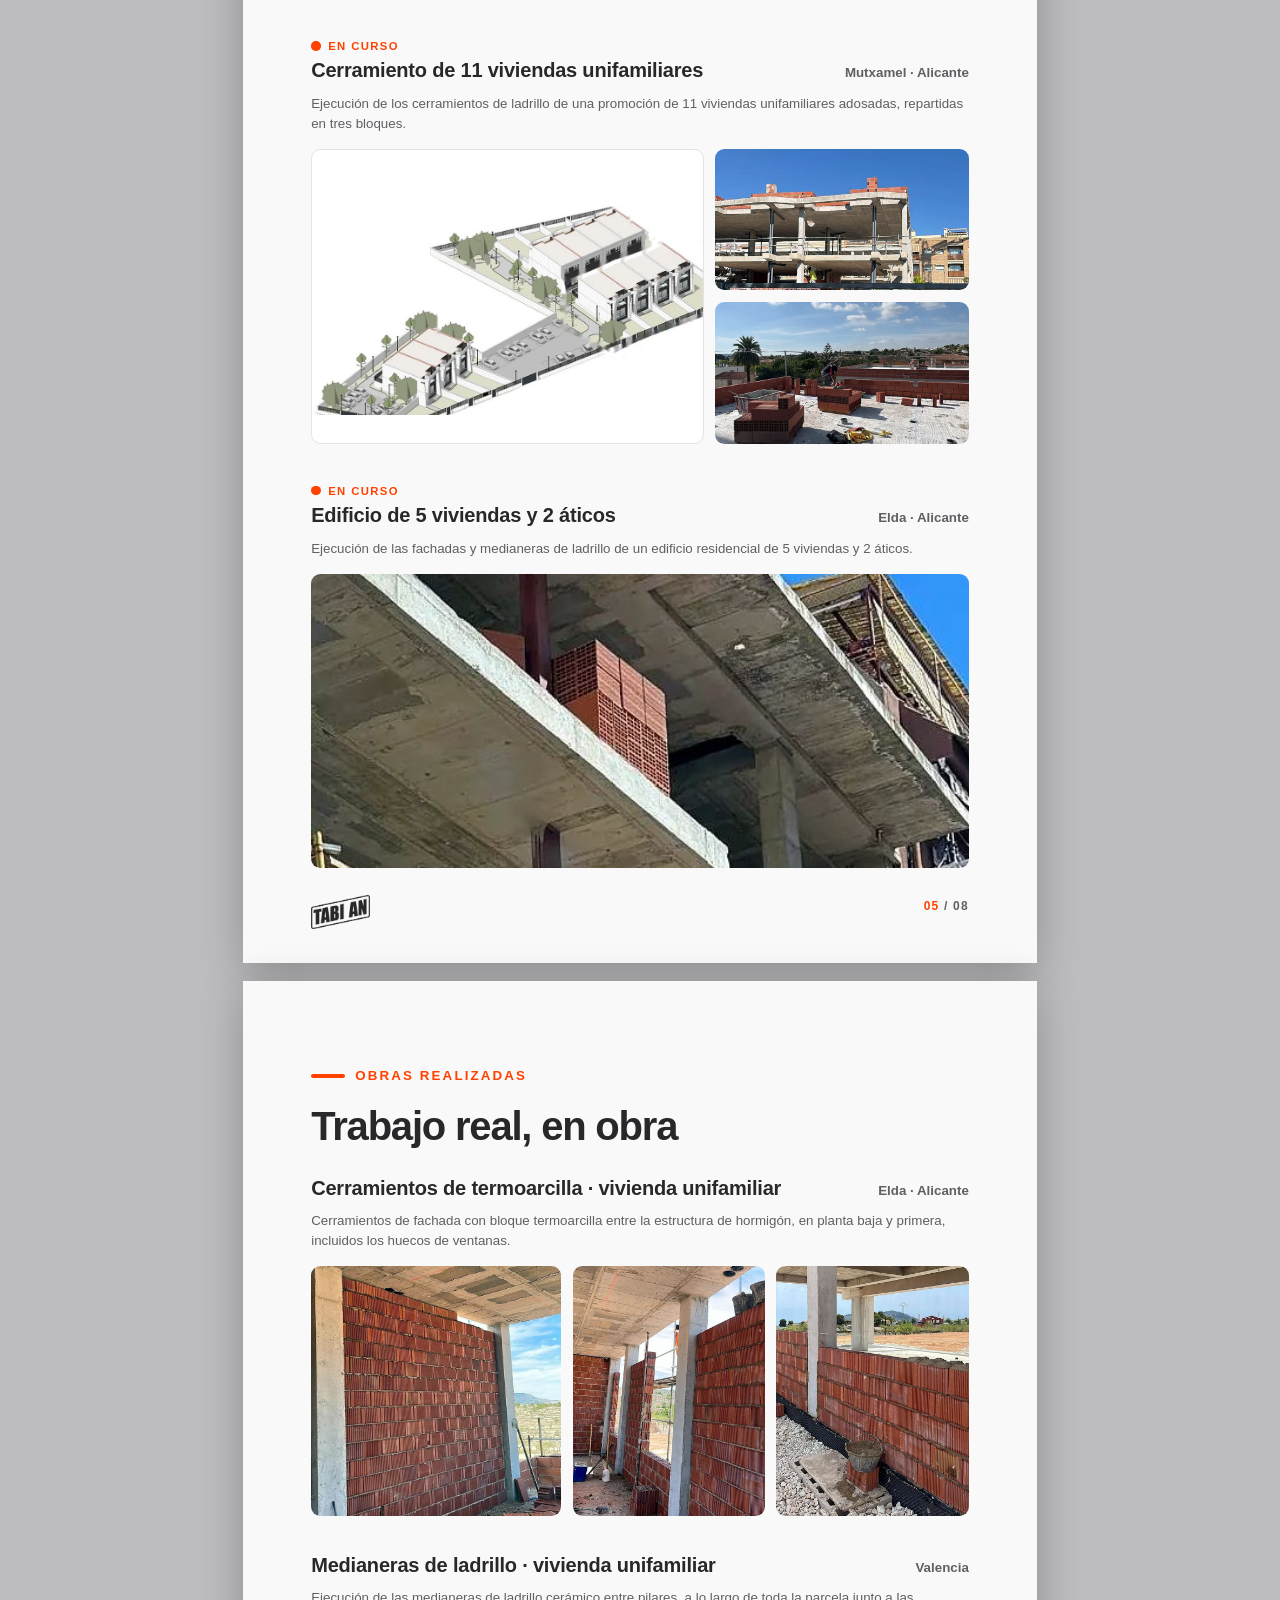
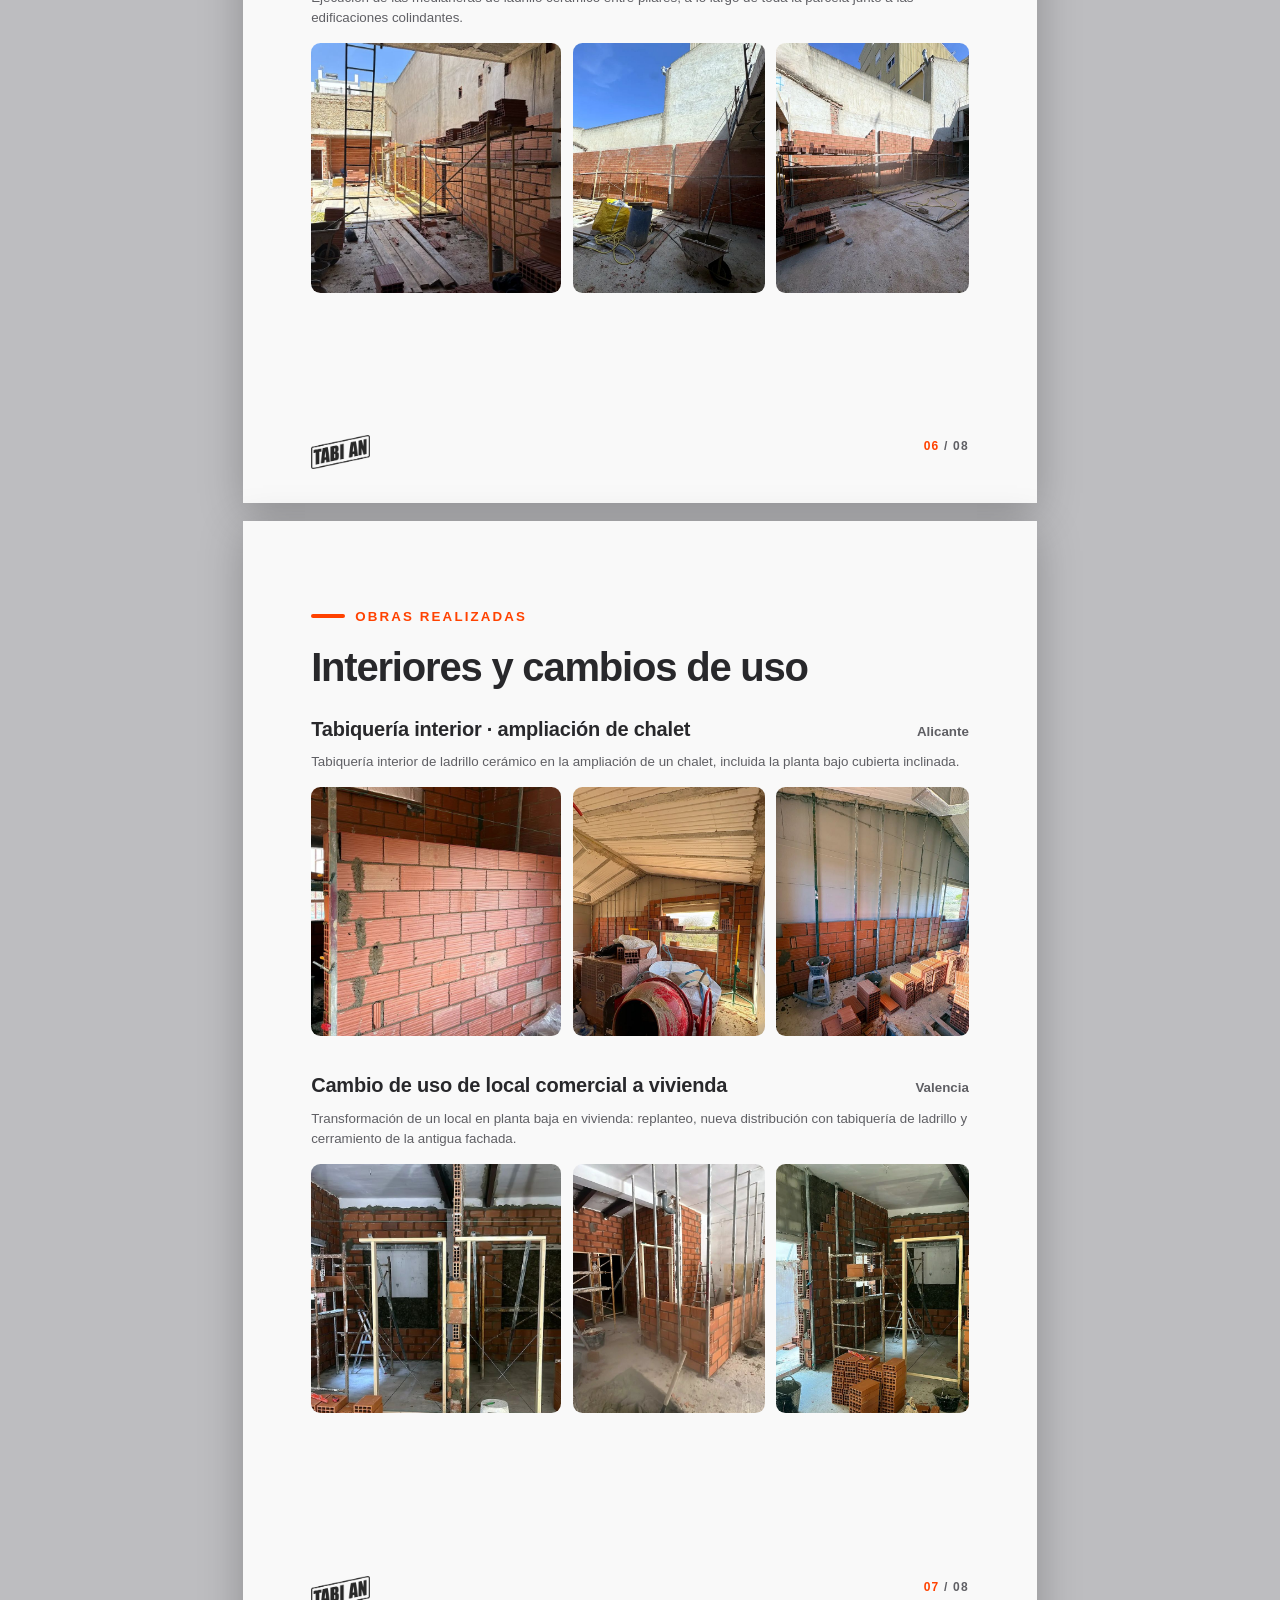
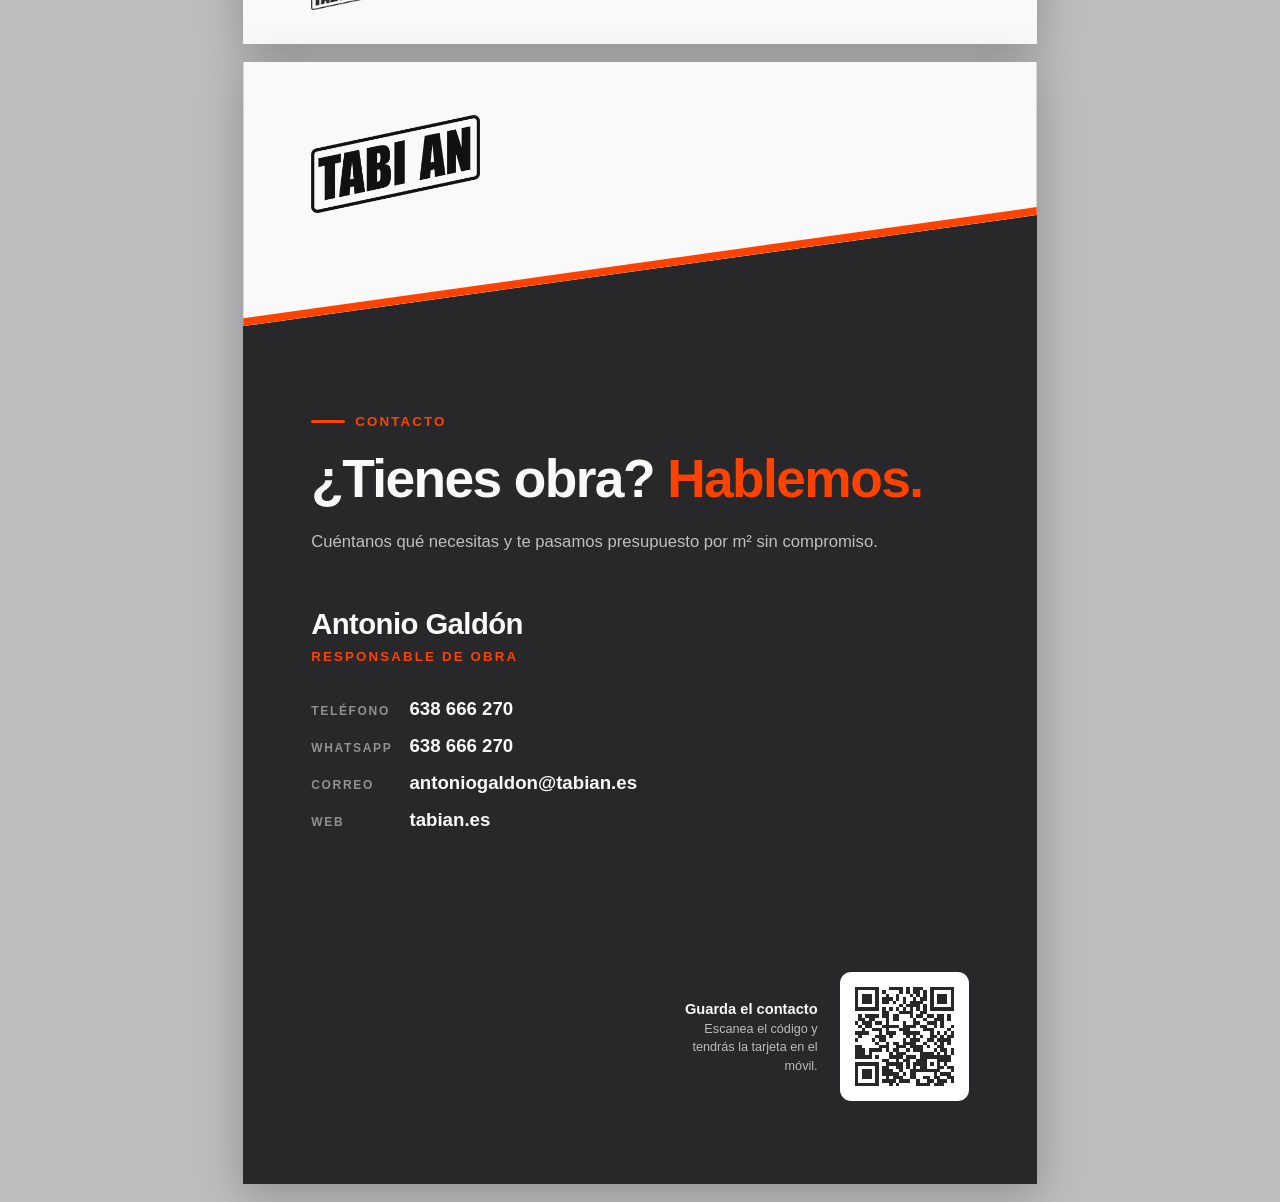
==== commit c2f66b8f: "Dossier: portada igual que la portada de la web Co-Authored-By: Claude Opus 5.5 <noreply@anthropic.c" ====
--- a/dossier/index.html
+++ b/dossier/index.html
@@ -60,29 +60,41 @@
     .num b { color: var(--red); }
     .footlogo { position: absolute; bottom: 9mm; left: 18mm; height: 9mm; opacity: .9; }
 
-    /* ---------- Portada ---------- */
-    .cover { background: var(--ink); color: var(--off); }
-    .cover .photo { position: absolute; inset: 0 0 auto 0; height: 205mm; }
-    .cover .photo img { width: 100%; height: 100%; object-fit: cover; object-position: 50% 55%; }
-    .cover .photo::after { content: ""; position: absolute; inset: 0; background: linear-gradient(180deg, rgba(28,28,31,.35) 0%, rgba(28,28,31,0) 35%); }
+    /* ---------- Portada (igual que la portada de la web) ---------- */
+    .cover { background: #1c1c1f; color: #fff; }
+    .cover .photo { position: absolute; inset: 0; }
+    .cover .photo img { width: 100%; height: 100%; object-fit: cover; object-position: 50% 60%; transform: scale(1.08); }
+    .cover .photo::after {
+      content: ""; position: absolute; inset: 0;
+      background:
+        linear-gradient(90deg, rgba(28,28,31,.92) 0%, rgba(28,28,31,.72) 45%, rgba(28,28,31,.25) 100%),
+        linear-gradient(0deg, rgba(28,28,31,.85) 0%, transparent 40%);
+    }
     .cover .band {
-      position: absolute; left: 0; right: 0; top: 0; height: 52mm; background: var(--off);
-      clip-path: polygon(0 0, 100% 0, 100% 62%, 0 100%);
-    }
-    .cover .band::after {
-      content: ""; position: absolute; inset: 0; background: var(--red);
-      clip-path: polygon(0 97%, 100% 59%, 100% 62%, 0 100%);
-    }
-    .cover .logo { position: absolute; top: 12mm; left: 18mm; height: 26mm; }
-    .cover .bottom {
-      position: absolute; left: 0; right: 0; bottom: 0; height: 118mm; background: var(--ink);
-      clip-path: polygon(0 18%, 100% 0, 100% 100%, 0 100%);
-      padding: 34mm 18mm 0;
-    }
-    .cover h1 { margin: 0; font-size: 36pt; line-height: 1.02; letter-spacing: -.03em; font-weight: 800; }
+      position: absolute; left: 0; right: 0; top: 0; height: 40mm;
+      background: rgba(249,249,249,.82);
+      clip-path: polygon(0 0, 100% 0, 100% 63%, 0 100%);
+    }
+    .cover .logo { position: absolute; top: 9mm; left: 18mm; height: 22mm; }
+    .cover .content { position: absolute; left: 18mm; right: 18mm; bottom: 30mm; }
+    .cover .eyebrow {
+      display: flex; flex-direction: column; gap: 2mm; margin: 0 0 9mm; padding-left: 5mm;
+      border-left: 1mm solid var(--red);
+      font-size: 11pt; font-weight: 700; letter-spacing: .12em; text-transform: uppercase; line-height: 1.3;
+    }
+    .cover .eyebrow span:last-child { color: var(--red); }
+    .cover h1 { margin: 0 0 7mm; font-size: 40pt; line-height: 1.02; letter-spacing: -.03em; font-weight: 800; }
     .cover h1 span { color: var(--red); }
-    .cover .zones { margin: 7mm 0 0; font-size: 11pt; font-weight: 700; letter-spacing: .14em; text-transform: uppercase; color: rgba(249,249,249,.75); }
-    .cover .tagdoc { position: absolute; right: 18mm; bottom: 12mm; font-size: 9pt; letter-spacing: .18em; text-transform: uppercase; color: rgba(249,249,249,.5); }
+    .cover .lead2 { margin: 0; font-size: 13pt; line-height: 1.5; color: rgba(255,255,255,.82); max-width: 135mm; }
+    .cover .stats-bar {
+      position: absolute; left: 0; right: 0; bottom: 0; height: 22mm;
+      border-top: 1px solid rgba(255,255,255,.16); background: rgba(28,28,31,.55);
+      display: grid; grid-template-columns: repeat(4, 1fr); padding: 0 18mm; align-items: center;
+    }
+    .cover .stats-bar div { border-left: 1px solid rgba(255,255,255,.16); padding-left: 5mm; }
+    .cover .stats-bar div:first-child { border-left: 0; padding-left: 0; }
+    .cover .stats-bar b { display: block; font-size: 17pt; font-weight: 800; line-height: 1.1; }
+    .cover .stats-bar span { font-size: 8.5pt; color: rgba(255,255,255,.7); }
 
     /* ---------- Quiénes somos ---------- */
     .stats { display: grid; grid-template-columns: 1fr 1fr; gap: 6mm; margin-top: 14mm; }
@@ -181,11 +193,17 @@
     <div class="photo"><img src="img/portada.jpg" alt="Tabique de ladrillo en obra"></div>
     <div class="band"></div>
     <img class="logo" src="../img/logo2-negro.png" alt="Tabian">
-    <div class="bottom">
+    <div class="content">
+      <p class="eyebrow"><span>Subcontrata de tabiquería</span><span>Alicante · Murcia · Valencia</span></p>
       <h1>Tabiquería <span>de ladrillo</span> para promotoras y constructoras</h1>
-      <p class="zones">Alicante · Murcia · Valencia</p>
-    </div>
-    <p class="tagdoc">Dossier de empresa</p>
+      <p class="lead2">Tabiquería interior y cerramientos con equipo propio. Más de 10 años en obra y capacidad disponible para nuevos proyectos.</p>
+    </div>
+    <div class="stats-bar">
+      <div><b>10+</b><span>años de oficio</span></div>
+      <div><b>3</b><span>provincias</span></div>
+      <div><b>100%</b><span>equipo propio</span></div>
+      <div><b>m²</b><span>presupuesto cerrado</span></div>
+    </div>
   </section>
 
   <!-- 2 · QUIÉNES SOMOS -->
